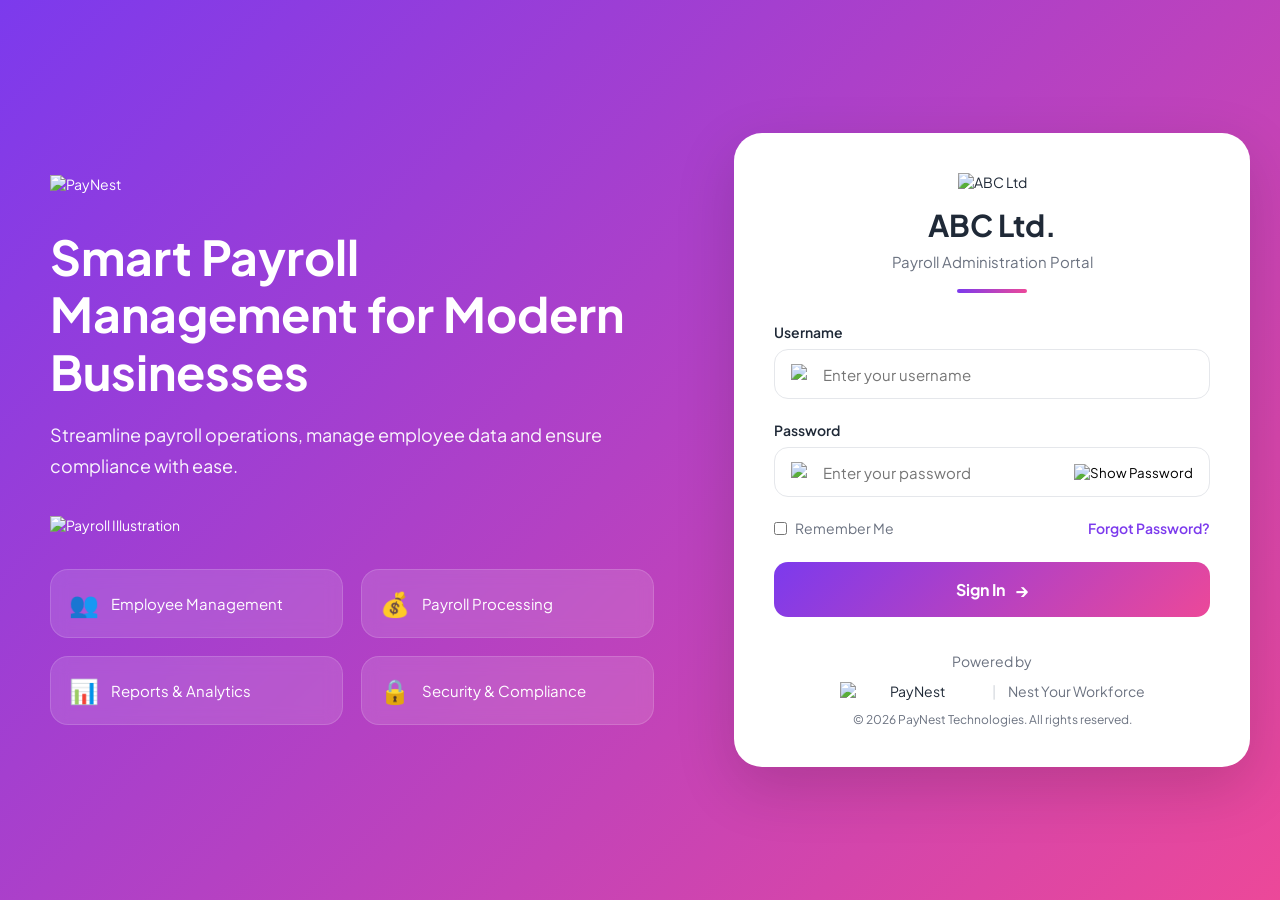
==== index.html @ 5e857235 "Add files via upload" ====
<!DOCTYPE html>
<html lang="en">

<head>
    <meta charset="UTF-8">
    <meta name="viewport" content="width=device-width, initial-scale=1.0">
    <title>PayNest | Login</title>
    <link rel="stylesheet" href="style.css">
</head>

<body class="login-body">

    <div class="main-container">

        <!-- LEFT PANEL -->

        <div class="left-panel">

            <div class="left-content">

                <img
                    src="assets/logos/paynest-logo-white.svg"
                    alt="PayNest"
                    class="paynest-logo-large">

                <h1>
                    Smart Payroll Management
                    for Modern Businesses
                </h1>

                <p class="hero-text">
                    Streamline payroll operations,
                    manage employee data and
                    ensure compliance with ease.
                </p>

                <img
                    src="assets/illustrations/payroll-illustration.svg"
                    alt="Payroll Illustration"
                    class="illustration">

                <div class="feature-grid">

                    <div class="feature-card">
                        <span>👥</span>
                        <p>Employee Management</p>
                    </div>

                    <div class="feature-card">
                        <span>💰</span>
                        <p>Payroll Processing</p>
                    </div>

                    <div class="feature-card">
                        <span>📊</span>
                        <p>Reports & Analytics</p>
                    </div>

                    <div class="feature-card">
                        <span>🔒</span>
                        <p>Security & Compliance</p>
                    </div>

                </div>

            </div>

        </div>

        <!-- RIGHT PANEL -->

        <div class="right-panel">

            <div class="login-card">

                <div class="company-section">

                    <img
                        src="assets/logos/abc-logo.svg"
                        alt="ABC Ltd"
                        class="company-logo">

                    <h2>ABC Ltd.</h2>

                    <p class="portal-title">
                        Payroll Administration Portal
                    </p>

                    <div class="title-divider"></div>

                </div>

                <form id="loginForm">

                    <div class="input-group">

                        <label>Username</label>

                        <div class="input-wrapper">

                            <img
                                src="assets/icons/user.svg"
                                alt="User">

                            <input
                                type="text"
                                id="username"
                                placeholder="Enter your username">

                        </div>

                        <small
                            id="usernameError"
                            class="error">
                        </small>

                    </div>

                    <div class="input-group">

                        <label>Password</label>

                        <div class="input-wrapper">

                            <img
                                src="assets/icons/lock.svg"
                                alt="Lock">

                            <input
                                type="password"
                                id="password"
                                placeholder="Enter your password">

                            <button
                                type="button"
                                class="eye-button"
                                onclick="togglePassword()">

                                <img
                                    src="assets/icons/eye.svg"
                                    alt="Show Password">

                            </button>

                        </div>

                        <small
                            id="passwordError"
                            class="error">
                        </small>

                    </div>

                    <div class="login-options">

                        <label class="remember-me">

                            <input type="checkbox">

                            Remember Me

                        </label>

                        <a href="forgot-password.html">
                            Forgot Password?
                        </a>

                    </div>

                    <button
                        type="submit"
                        id="loginBtn"
                        class="sign-in-btn">

                        <span>Sign In</span>

                        <span class="arrow">
                            →
                        </span>

                    </button>

                </form>

                <div class="footer-branding">

                    <p class="powered-text">
                        Powered by
                    </p>

                    <div class="brand-row">

                        <img
                            src="assets/logos/paynest-logo.svg"
                            alt="PayNest"
                            class="footer-logo">

                        <span class="footer-divider">
                            |
                        </span>

                        <span class="footer-tagline">
                            Nest Your Workforce
                        </span>

                    </div>

                    <p class="copyright">

                        © 2026 PayNest Technologies.
                        All rights reserved.

                    </p>

                </div>

            </div>

        </div>

    </div>

    <script src="app.js"></script>

</body>

</html>
---- style.css ----
/* =============================================
   PAYNEST — COMPLETE STYLESHEET v2
   Covers: Login · Forgot Password · Dashboard
============================================= */

/* ── GOOGLE FONTS ── */
@import url('https://fonts.googleapis.com/css2?family=Plus+Jakarta+Sans:wght@300;400;500;600;700;800&display=swap');

/* ── DESIGN TOKENS ── */
:root {
  --primary:       #7C3AED;
  --primary-light: #A78BFA;
  --primary-xlt:   #EDE9FE;
  --secondary:     #EC4899;
  --accent:        #06B6D4;
  --success:       #10B981;
  --warning:       #F59E0B;
  --danger:        #EF4444;

  --dark:          #1E1B4B;
  --sidebar-bg:    #1E1B4B;
  --sidebar-w:     56px;         /* collapsed */
  --sidebar-w-exp: 220px;        /* expanded */

  --bg:            #F5F4FB;
  --white:         #FFFFFF;
  --text:          #1F2937;
  --muted:         #6B7280;
  --border:        #E5E7EB;

  --radius-sm:     8px;
  --radius:        12px;
  --radius-lg:     16px;

  --shadow-sm:     0 1px 3px rgba(0,0,0,.08);
  --shadow:        0 4px 16px rgba(0,0,0,.08);
  --shadow-lg:     0 8px 32px rgba(0,0,0,.12);

  --font:          'Plus Jakarta Sans', 'Segoe UI', sans-serif;

  --topbar-h:      58px;
  --footer-h:      40px;
}

/* ══════════════════════════════
   GLOBAL RESET
══════════════════════════════ */
*, *::before, *::after {
  margin: 0; padding: 0;
  box-sizing: border-box;
}
html { font-size: 14px; }
body {
  font-family: var(--font);
  background: var(--bg);
  color: var(--text);
  min-height: 100vh;
  -webkit-font-smoothing: antialiased;
}
a { text-decoration: none; color: inherit; }
button { cursor: pointer; font-family: var(--font); }
input, select { font-family: var(--font); }

/* ══════════════════════════════
   LOGIN PAGE
══════════════════════════════ */
body.login-body {
  background: linear-gradient(135deg, #7C3AED 0%, #EC4899 100%);
}
.main-container {
  min-height: 100vh;
  display: flex;
}
.left-panel {
  width: 55%; padding: 50px;
  display: flex; align-items: center; justify-content: center;
}
.left-content { max-width: 620px; color: white; }
.paynest-logo-large { width: 220px; margin-bottom: 35px; }
.left-content h1 { font-size: 48px; line-height: 1.2; margin-bottom: 20px; font-weight: 700; }
.hero-text { font-size: 18px; line-height: 1.7; opacity: .95; margin-bottom: 35px; }
.illustration { width: 100%; max-width: 500px; margin-bottom: 35px; }
.feature-grid { display: grid; grid-template-columns: repeat(2,1fr); gap: 18px; }
.feature-card {
  background: rgba(255,255,255,.12);
  backdrop-filter: blur(8px);
  border: 1px solid rgba(255,255,255,.15);
  border-radius: 18px; padding: 18px;
  display: flex; align-items: center; gap: 12px;
}
.feature-card span { font-size: 24px; }
.feature-card p { font-size: 15px; }
.right-panel {
  width: 45%;
  display: flex; justify-content: center; align-items: center; padding: 30px;
}
.login-card, .forgot-card {
  width: 100%; max-width: 520px;
  background: white; border-radius: 28px; padding: 40px;
  box-shadow: 0 20px 60px rgba(0,0,0,.15);
}
.company-section { text-align: center; }
.company-logo { width: 90px; margin-bottom: 15px; }
.company-section h2 { color: var(--text); font-size: 30px; margin-bottom: 8px; }
.portal-title { color: var(--muted); font-size: 15px; }
.title-divider {
  width: 70px; height: 4px; border-radius: 50px;
  margin: 18px auto 30px;
  background: linear-gradient(90deg, var(--primary), var(--secondary));
}
.input-group { margin-bottom: 22px; }
.input-group label { display: block; margin-bottom: 8px; font-weight: 600; color: var(--text); }
.input-wrapper {
  display: flex; align-items: center; gap: 12px;
  border: 1px solid var(--border); border-radius: 14px;
  padding: 14px 16px; background: white;
}
.input-wrapper img { width: 20px; height: 20px; }
.input-wrapper input { border: none; outline: none; flex: 1; font-size: 15px; }
.input-wrapper:focus-within {
  border-color: var(--primary);
  box-shadow: 0 0 0 4px rgba(124,58,237,.08);
}
.eye-button { border: none; background: none; cursor: pointer; }
.eye-button img { width: 18px; height: 18px; }
.error { display: block; color: #EF4444; margin-top: 6px; font-size: 13px; }
.login-options { display: flex; justify-content: space-between; align-items: center; margin-bottom: 25px; }
.remember-me { display: flex; align-items: center; gap: 8px; font-size: 14px; color: var(--muted); }
.login-options a { color: var(--primary); font-size: 14px; font-weight: 600; }
.sign-in-btn {
  width: 100%; border: none; padding: 16px 20px;
  display: flex; justify-content: center; align-items: center; gap: 10px;
  border-radius: 14px; color: white; font-size: 16px; font-weight: 700;
  background: linear-gradient(135deg, var(--primary), var(--secondary));
  transition: .3s;
}
.sign-in-btn:hover { transform: translateY(-2px); }
.arrow { font-size: 18px; }
.footer-branding { text-align: center; margin-top: 35px; }
.powered-text { color: var(--muted); font-size: 14px; margin-bottom: 12px; }
.brand-row { display: flex; justify-content: center; align-items: center; gap: 12px; }
.footer-logo { width: 140px; }
.footer-divider { color: #D1D5DB; }
.footer-tagline { color: var(--muted); font-size: 14px; }
.copyright { margin-top: 12px; color: var(--muted); font-size: 12px; }

/* Forgot page */
.forgot-page {
  min-height: 100vh; display: flex;
  justify-content: center; align-items: center; padding: 30px;
}
.back-link { color: var(--primary); font-weight: 600; display: inline-block; margin-bottom: 20px; }
.forgot-header { text-align: center; margin-bottom: 25px; }
.lock-icon-large { font-size: 42px; margin-bottom: 10px; }
.forgot-header h3 { font-size: 28px; color: var(--text); margin-bottom: 10px; }
.forgot-description { color: var(--muted); line-height: 1.6; }

/* Spinner */
.spinner {
  width: 18px; height: 18px;
  border: 2px solid rgba(255,255,255,.4);
  border-top: 2px solid white;
  border-radius: 50%;
  display: inline-block;
  animation: spin .8s linear infinite;
}
@keyframes spin { to { transform: rotate(360deg); } }

/* ══════════════════════════════
   DASHBOARD APP SHELL
══════════════════════════════ */
.app {
  display: flex;
  height: 100vh;
  overflow: hidden;
}

/* ══════════════════════════════
   SIDEBAR
══════════════════════════════ */
.sidebar {
  width: var(--sidebar-w);
  background: var(--sidebar-bg);
  display: flex;
  flex-direction: column;
  transition: width .25s ease;
  overflow: hidden;
  position: relative;
  z-index: 200;
  flex-shrink: 0;
}
/* Expanded states */
.sidebar.expanded,
.sidebar:hover {
  width: var(--sidebar-w-exp);
}
.sidebar.pinned {
  width: var(--sidebar-w-exp);
}

/* Logo */
.sb-logo {
  display: flex; align-items: center; gap: 10px;
  padding: 16px 14px 12px;
  border-bottom: 1px solid rgba(255,255,255,.07);
  white-space: nowrap;
  overflow: hidden;
}
.sb-logo-img {
  width: 28px; height: 28px;
  filter: brightness(0) invert(1);
  flex-shrink: 0;
}
.sb-logo-text {
  color: white;
  font-size: 16px; font-weight: 800;
  opacity: 0; transition: opacity .2s .05s;
  letter-spacing: .3px;
}
.sidebar.expanded .sb-logo-text,
.sidebar:hover .sb-logo-text,
.sidebar.pinned .sb-logo-text { opacity: 1; }

/* Pin button */
.sb-pin-btn {
  display: flex; align-items: center; gap: 8px;
  background: rgba(255,255,255,.07);
  border: 1px solid rgba(255,255,255,.1);
  border-radius: var(--radius-sm);
  color: rgba(255,255,255,.5);
  font-size: 11px; font-weight: 600;
  padding: 6px 12px; margin: 8px 10px 4px;
  white-space: nowrap;
  opacity: 0; pointer-events: none;
  transition: opacity .15s, background .2s;
  overflow: hidden;
}
.sb-pin-btn svg { flex-shrink: 0; }
.sidebar.expanded .sb-pin-btn,
.sidebar:hover .sb-pin-btn { opacity: 1; pointer-events: auto; }
.sidebar.pinned .sb-pin-btn {
  background: rgba(124,58,237,.3);
  color: white; opacity: 1; pointer-events: auto;
}
.sb-pin-btn:hover { background: rgba(255,255,255,.1); }

/* Nav */
.sb-nav {
  flex: 1; padding: 6px 8px;
  overflow-y: auto; overflow-x: hidden;
}
.sb-nav::-webkit-scrollbar { width: 3px; }
.sb-nav::-webkit-scrollbar-thumb { background: rgba(255,255,255,.1); border-radius: 2px; }

.sb-item {
  display: flex; align-items: center; gap: 12px;
  padding: 10px 10px; border-radius: var(--radius-sm);
  color: rgba(255,255,255,.5);
  font-size: 13px; font-weight: 500;
  margin-bottom: 2px; white-space: nowrap;
  transition: background .18s, color .18s;
  border: none; background: none; width: 100%;
  text-align: left;
}
.sb-item:hover {
  background: rgba(255,255,255,.07);
  color: rgba(255,255,255,.85);
}
.sb-item.active {
  background: var(--primary);
  color: white;
}
.sb-icon { flex-shrink: 0; width: 20px; display: flex; align-items: center; justify-content: center; }
.sb-label {
  opacity: 0; transition: opacity .15s .05s;
  white-space: nowrap; overflow: hidden;
}
.sidebar.expanded .sb-label,
.sidebar:hover .sb-label,
.sidebar.pinned .sb-label { opacity: 1; }

/* Footer */
.sb-footer {
  padding: 8px;
  border-top: 1px solid rgba(255,255,255,.07);
}
.sb-logout { margin: 0; }

/* Tooltip (collapsed only) */
.sb-tooltip {
  position: fixed; left: calc(var(--sidebar-w) + 8px); top: 0;
  background: var(--dark); color: white;
  font-size: 12px; font-weight: 600;
  padding: 5px 10px; border-radius: 6px;
  pointer-events: none; opacity: 0;
  white-space: nowrap; z-index: 9999;
  transition: opacity .15s;
  box-shadow: var(--shadow);
}

/* ══════════════════════════════
   MAIN WRAP
══════════════════════════════ */
.main-wrap {
  flex: 1; display: flex; flex-direction: column;
  overflow: hidden; min-width: 0;
}

/* ══════════════════════════════
   TOPBAR
══════════════════════════════ */
.topbar {
  height: var(--topbar-h); min-height: var(--topbar-h);
  background: var(--white);
  border-bottom: 1px solid var(--border);
  display: flex; align-items: center;
  padding: 0 18px; gap: 14px;
  position: relative; z-index: 100;
}
.topbar-left {
  display: flex; align-items: center; gap: 12px;
  flex-shrink: 0;
}
.topbar-brand {
  display: flex; align-items: center; gap: 7px;
}
.topbar-brand-img { width: 26px; height: 26px; }
.topbar-brand-name {
  font-size: 15px; font-weight: 800;
  background: linear-gradient(135deg, var(--primary), var(--secondary));
  -webkit-background-clip: text; -webkit-text-fill-color: transparent;
}
.topbar-breadcrumb { position: relative; }
.topbar-page-select {
  display: flex; align-items: center; gap: 5px;
  font-size: 13px; font-weight: 600; color: var(--text);
  background: var(--bg); border: 1px solid var(--border);
  padding: 5px 10px; border-radius: var(--radius-sm);
  cursor: pointer;
}
.topbar-page-select:hover { border-color: var(--primary-light); }

/* Page dropdown */
.page-dropdown {
  position: absolute; top: calc(100% + 6px); left: 0;
  background: var(--white); border: 1px solid var(--border);
  border-radius: var(--radius); box-shadow: var(--shadow-lg);
  min-width: 180px; overflow: hidden;
  display: none; z-index: 300;
}
.page-dropdown.open { display: block; }
.pd-item {
  display: block; padding: 9px 14px;
  font-size: 13px; color: var(--text);
  transition: background .15s;
}
.pd-item:hover { background: var(--bg); }
.pd-item.active { color: var(--primary); font-weight: 600; }

/* Search */
.topbar-search {
  flex: 1; max-width: 420px;
  display: flex; align-items: center; gap: 8px;
  background: var(--bg); border: 1px solid var(--border);
  border-radius: var(--radius-sm); padding: 7px 12px;
}
.topbar-search:focus-within {
  border-color: var(--primary-light);
  box-shadow: 0 0 0 3px rgba(124,58,237,.08);
}
.search-icon { color: var(--muted); flex-shrink: 0; }
.topbar-search input {
  flex: 1; border: none; background: none; outline: none;
  font-size: 13px; color: var(--text);
}
.search-kbd {
  font-size: 10px; color: var(--muted);
  background: var(--border); padding: 2px 5px;
  border-radius: 4px; flex-shrink: 0;
}

/* Topbar right */
.topbar-right { display: flex; align-items: center; gap: 10px; margin-left: auto; }
.tb-icon-btn {
  width: 34px; height: 34px; border-radius: var(--radius-sm);
  background: var(--bg); border: 1px solid var(--border);
  display: flex; align-items: center; justify-content: center;
  color: var(--muted); position: relative; transition: .2s;
}
.tb-icon-btn:hover { border-color: var(--primary-light); color: var(--primary); }
.notif-badge {
  position: absolute; top: 4px; right: 4px;
  width: 14px; height: 14px; border-radius: 50%;
  background: var(--secondary); color: white;
  font-size: 8px; font-weight: 700;
  display: flex; align-items: center; justify-content: center;
  border: 1.5px solid white;
}

/* User dropdown trigger */
.tb-user {
  display: flex; align-items: center; gap: 8px;
  background: var(--bg); border: 1px solid var(--border);
  border-radius: var(--radius-sm); padding: 5px 10px;
  cursor: pointer; position: relative; user-select: none;
}
.tb-user:hover { border-color: var(--primary-light); }
.tb-avatar {
  width: 28px; height: 28px; border-radius: 50%;
  background: linear-gradient(135deg, var(--primary), var(--secondary));
  color: white; font-size: 12px; font-weight: 700;
  display: flex; align-items: center; justify-content: center;
  overflow: hidden; flex-shrink: 0;
}
.tb-avatar img { width: 100%; height: 100%; object-fit: cover; }
.tb-user-info { display: flex; flex-direction: column; }
.tb-name { font-size: 12px; font-weight: 600; line-height: 1.2; }
.tb-role { font-size: 10px; color: var(--muted); }

/* User dropdown menu */
.user-dropdown {
  position: absolute; top: calc(100% + 8px); right: 0;
  width: 220px; background: var(--white);
  border: 1px solid var(--border); border-radius: var(--radius);
  box-shadow: var(--shadow-lg); z-index: 500;
  display: none; overflow: hidden;
}
.user-dropdown.open { display: block; }
.ud-header {
  display: flex; align-items: center; gap: 10px;
  padding: 14px 14px 10px;
}
.ud-avatar {
  width: 36px; height: 36px; border-radius: 50%;
  background: linear-gradient(135deg, var(--primary), var(--secondary));
  color: white; font-size: 14px; font-weight: 700;
  display: flex; align-items: center; justify-content: center;
  overflow: hidden; flex-shrink: 0;
}
.ud-avatar img { width: 100%; height: 100%; object-fit: cover; }
.ud-name { font-size: 13px; font-weight: 700; }
.ud-email { font-size: 11px; color: var(--muted); }
.ud-divider { height: 1px; background: var(--border); margin: 4px 0; }
.ud-item {
  display: flex; align-items: center; gap: 10px;
  padding: 9px 14px; font-size: 12px; color: var(--text);
  transition: background .15s; border: none; background: none;
  width: 100%; text-align: left; cursor: pointer;
}
.ud-item:hover { background: var(--bg); }
.ud-photo-upload { cursor: pointer; }
.ud-logout { color: var(--danger); }
.ud-logout:hover { background: rgba(239,68,68,.06); }

/* Client logo */
.tb-client {
  display: flex; align-items: center; gap: 7px;
  padding: 5px 10px; border-radius: var(--radius-sm);
  border: 1px solid var(--border); background: var(--bg);
}
.tb-client-logo { width: 22px; height: 22px; object-fit: contain; }
.tb-client-name { font-size: 12px; font-weight: 700; color: var(--text); }

/* ══════════════════════════════
   PAGE BODY
══════════════════════════════ */
.page-body {
  flex: 1; overflow-y: auto; overflow-x: hidden;
  padding: 16px 18px 10px;
}
.page-body::-webkit-scrollbar { width: 5px; }
.page-body::-webkit-scrollbar-thumb { background: var(--border); border-radius: 3px; }

/* ══════════════════════════════
   WELCOME ROW
══════════════════════════════ */
.welcome-row {
  display: grid;
  grid-template-columns: 1fr 200px 200px;
  gap: 12px; margin-bottom: 14px;
}
.welcome-card {
  background: linear-gradient(135deg, #ede9fe 0%, #fce7f3 100%);
  border-radius: var(--radius-lg);
  padding: 20px 22px;
  display: flex; align-items: stretch; justify-content: space-between;
  position: relative; overflow: hidden;
  border: 1px solid rgba(124,58,237,.12);
}
.welcome-text-col { flex: 1; z-index: 2; }
.welcome-heading { font-size: 20px; font-weight: 800; color: var(--text); margin-bottom: 4px; }
.welcome-sub { font-size: 12px; color: var(--muted); margin-bottom: 14px; }
.welcome-quote {
  display: flex; gap: 10px; align-items: flex-start;
  background: rgba(255,255,255,.6);
  border-radius: var(--radius-sm); padding: 10px 12px;
  max-width: 420px;
}
.welcome-quote svg { flex-shrink: 0; margin-top: 2px; }
.quote-label { font-size: 11px; font-weight: 700; color: var(--primary); margin-bottom: 3px; }
.quote-text { font-size: 12px; color: var(--text); line-height: 1.5; font-style: italic; }

.welcome-bg-graphic {
  position: absolute; right: 0; top: 0; bottom: 0;
  width: 260px; opacity: .9;
  pointer-events: none;
}

/* Welcome controls card */
.welcome-controls-card {
  background: var(--white);
  border-radius: var(--radius-lg);
  padding: 16px; border: 1px solid var(--border);
}
.wc-title { font-size: 13px; font-weight: 700; color: var(--text); margin-bottom: 12px; }
.wc-toggles { display: flex; flex-direction: column; gap: 10px; }
.wc-toggle-row {
  display: flex; align-items: center; justify-content: space-between;
  font-size: 12px; color: var(--text); cursor: pointer;
  gap: 8px;
}

/* Toggle switch */
.toggle-switch { position: relative; flex-shrink: 0; }
.toggle-switch input { display: none; }
.ts-slider {
  display: block; width: 36px; height: 20px;
  background: var(--border); border-radius: 20px;
  transition: background .2s; cursor: pointer; position: relative;
}
.ts-slider::after {
  content: ''; position: absolute;
  left: 3px; top: 3px; width: 14px; height: 14px;
  background: white; border-radius: 50%;
  transition: transform .2s;
  box-shadow: 0 1px 3px rgba(0,0,0,.2);
}
.toggle-switch input:checked + .ts-slider { background: var(--primary); }
.toggle-switch input:checked + .ts-slider::after { transform: translateX(16px); }

/* Customize card */
.customize-card {
  background: var(--white);
  border-radius: var(--radius-lg);
  padding: 16px; border: 1px solid var(--border);
  position: relative;
}
.manage-widgets-btn {
  display: flex; align-items: center; gap: 8px;
  width: 100%; padding: 10px 14px;
  background: var(--bg); border: 1px solid var(--border);
  border-radius: var(--radius-sm); font-size: 12px; font-weight: 600;
  color: var(--text); margin-top: 4px;
  transition: .2s;
}
.manage-widgets-btn:hover { border-color: var(--primary); color: var(--primary); }
.manage-widgets-btn svg { flex-shrink: 0; }

/* Widget manager panel */
.widget-manager {
  position: absolute; top: calc(100% + 6px); left: 0; right: 0;
  background: var(--white); border: 1px solid var(--border);
  border-radius: var(--radius); box-shadow: var(--shadow-lg);
  padding: 12px; z-index: 200; display: none;
}
.widget-manager.open { display: block; }
.wm-title { font-size: 11px; font-weight: 700; color: var(--muted); text-transform: uppercase; letter-spacing: .5px; margin-bottom: 8px; }
.wm-row {
  display: flex; align-items: center; gap: 8px;
  font-size: 12px; color: var(--text); cursor: pointer;
  padding: 5px 0;
}
.wm-row input[type="checkbox"] { accent-color: var(--primary); cursor: pointer; }

/* ══════════════════════════════
   CHARTS SECTION
══════════════════════════════ */
.charts-section {
  display: grid;
  grid-template-columns: repeat(5, 1fr);
  gap: 12px; margin-bottom: 14px;
}
.chart-card {
  background: var(--white);
  border-radius: var(--radius);
  padding: 14px; border: 1px solid var(--border);
  box-shadow: var(--shadow-sm);
  display: flex; flex-direction: column;
}
.cc-header {
  display: flex; align-items: flex-start; justify-content: space-between;
  margin-bottom: 10px; gap: 8px;
}
.cc-title { font-size: 12px; font-weight: 700; color: var(--text); line-height: 1.3; }
.cc-sub { font-size: 10px; color: var(--muted); margin-top: 2px; }
.cc-big-num {
  font-size: 22px; font-weight: 800; color: var(--text);
  margin-top: 4px; line-height: 1; display: flex; align-items: baseline; gap: 6px;
}
.cc-delta {
  font-size: 10px; font-weight: 700; padding: 2px 6px; border-radius: 5px;
}
.cc-delta.positive { background: rgba(16,185,129,.1); color: var(--success); }
.cc-delta.negative { background: rgba(239,68,68,.1); color: var(--danger); }

.cc-year-select {
  font-size: 11px; font-weight: 600; color: var(--text);
  background: var(--bg); border: 1px solid var(--border);
  border-radius: 6px; padding: 4px 7px; cursor: pointer;
  flex-shrink: 0;
}
.cc-year-select:focus { outline: none; border-color: var(--primary-light); }

.cc-chart-wrap {
  flex: 1; position: relative; min-height: 0;
  height: 160px;
}
.cc-donut-wrap { display: flex; align-items: center; justify-content: center; }
.donut-center {
  position: absolute; top: 50%; left: 50%;
  transform: translate(-50%, -50%);
  text-align: center; pointer-events: none;
}
.donut-num { font-size: 18px; font-weight: 800; color: var(--text); }
.donut-lbl { font-size: 9px; color: var(--muted); font-weight: 600; }

/* ══════════════════════════════
   BOTTOM ROW
══════════════════════════════ */
.bottom-row {
  display: grid;
  grid-template-columns: 1fr 1fr 1fr;
  gap: 12px; margin-bottom: 14px;
}
.bottom-card {
  background: var(--white); border-radius: var(--radius);
  padding: 14px 16px; border: 1px solid var(--border);
  box-shadow: var(--shadow-sm);
}
.bc-header {
  display: flex; align-items: center; justify-content: space-between;
  margin-bottom: 12px;
}
.bc-title { font-size: 13px; font-weight: 700; color: var(--text); }

/* Tasks */
.add-task-btn {
  display: flex; align-items: center; gap: 5px;
  background: var(--primary); color: white;
  border: none; border-radius: var(--radius-sm);
  padding: 6px 12px; font-size: 12px; font-weight: 600;
  transition: .2s;
}
.add-task-btn:hover { background: #6D28D9; }

.add-task-form {
  display: none; margin-bottom: 10px;
  background: var(--bg); border-radius: var(--radius-sm);
  padding: 10px; border: 1px solid var(--border);
}
.add-task-form.open { display: block; }
.task-input {
  width: 100%; border: 1px solid var(--border); border-radius: 6px;
  padding: 7px 10px; font-size: 12px; margin-bottom: 6px; outline: none;
  background: white; color: var(--text);
}
.task-input:focus { border-color: var(--primary-light); }
.task-date { cursor: pointer; }
.atf-btns { display: flex; gap: 8px; }
.atf-save {
  flex: 1; background: var(--primary); color: white; border: none;
  border-radius: 6px; padding: 6px; font-size: 12px; font-weight: 600;
}
.atf-save:hover { background: #6D28D9; }
.atf-cancel {
  flex: 1; background: var(--bg); color: var(--muted); border: 1px solid var(--border);
  border-radius: 6px; padding: 6px; font-size: 12px; font-weight: 600;
}

.tasks-list { display: flex; flex-direction: column; gap: 2px; }
.task-row {
  display: flex; align-items: center; gap: 10px;
  padding: 8px 0; border-bottom: 1px solid var(--bg);
}
.task-row:last-child { border-bottom: none; }
.task-checkbox {
  width: 15px; height: 15px; border: 2px solid var(--border);
  border-radius: 4px; cursor: pointer; flex-shrink: 0;
  display: flex; align-items: center; justify-content: center;
  transition: .15s;
}
.task-checkbox.checked { background: var(--success); border-color: var(--success); }
.task-checkbox.checked::after { content:'✓'; color:white; font-size:9px; font-weight:700; }
.task-row-text { flex: 1; font-size: 12px; color: var(--text); }
.task-row-text.done { text-decoration: line-through; color: var(--muted); }
.task-row-date { font-size: 10px; color: var(--muted); flex-shrink: 0; }
.task-row-date.overdue { color: var(--danger); font-weight: 600; }

/* Quick Actions */
.quick-actions-grid {
  display: grid; grid-template-columns: 1fr 1fr;
  gap: 12px;
}
.qa-item {
  display: flex; flex-direction: column; align-items: center; gap: 8px;
  padding: 14px 8px; border-radius: var(--radius-sm);
  border: 1px solid var(--border); cursor: pointer;
  font-size: 11px; font-weight: 600; color: var(--text);
  transition: .2s; text-align: center;
}
.qa-item:hover { border-color: var(--primary-light); background: var(--bg); }
.qa-icon {
  width: 44px; height: 44px; border-radius: 12px;
  display: flex; align-items: center; justify-content: center;
}

/* Activities */
.activity-list { display: flex; flex-direction: column; gap: 2px; }
.act-item {
  display: flex; align-items: flex-start; gap: 10px;
  padding: 8px 0; border-bottom: 1px solid var(--bg);
}
.act-item:last-child { border-bottom: none; }
.act-icon {
  width: 26px; height: 26px; border-radius: 8px; flex-shrink: 0;
  display: flex; align-items: center; justify-content: center;
}
.act-purple { background: rgba(124,58,237,.1); color: var(--primary); }
.act-green  { background: rgba(16,185,129,.1);  color: var(--success); }
.act-pink   { background: rgba(236,72,153,.1);  color: var(--secondary); }
.act-blue   { background: rgba(6,182,212,.1);   color: var(--accent); }
.act-text { display: flex; flex-direction: column; gap: 2px; }
.act-text span:first-child { font-size: 12px; color: var(--text); line-height: 1.4; }
.act-time { font-size: 10px; color: var(--muted); }

/* ══════════════════════════════
   FOOTER
══════════════════════════════ */
.app-footer {
  height: var(--footer-h); min-height: var(--footer-h);
  background: var(--white); border-top: 1px solid var(--border);
  display: flex; align-items: center; justify-content: space-between;
  padding: 0 18px;
}
.footer-copy { font-size: 11px; color: var(--muted); }
.footer-ver {
  font-size: 11px; color: var(--muted);
  background: var(--bg); border: 1px solid var(--border);
  padding: 3px 8px; border-radius: 5px;
}
.footer-brand {
  display: flex; align-items: center; gap: 6px;
  font-size: 11px; color: var(--muted);
}
.footer-logo-img { width: 18px; height: 18px; }
.footer-brand-name {
  font-size: 12px; font-weight: 800;
  background: linear-gradient(135deg, var(--primary), var(--secondary));
  -webkit-background-clip: text; -webkit-text-fill-color: transparent;
}

/* ══════════════════════════════
   RESPONSIVE
══════════════════════════════ */
@media (max-width: 1280px) {
  .charts-section { grid-template-columns: repeat(3,1fr); }
  .chart-card-4, .chart-card-5 { grid-column: span 1; }
}
@media (max-width: 1024px) {
  .welcome-row { grid-template-columns: 1fr; }
  .welcome-bg-graphic { display: none; }
  .charts-section { grid-template-columns: repeat(2,1fr); }
  .bottom-row { grid-template-columns: 1fr; }
}
@media (max-width: 768px) {
  .left-panel { display: none; }
  .right-panel { width: 100%; }
  .topbar-search { display: none; }
  .charts-section { grid-template-columns: 1fr; }
}

/* ══════════════════════════════
   UTILITY
══════════════════════════════ */
.hidden { display: none !important; }
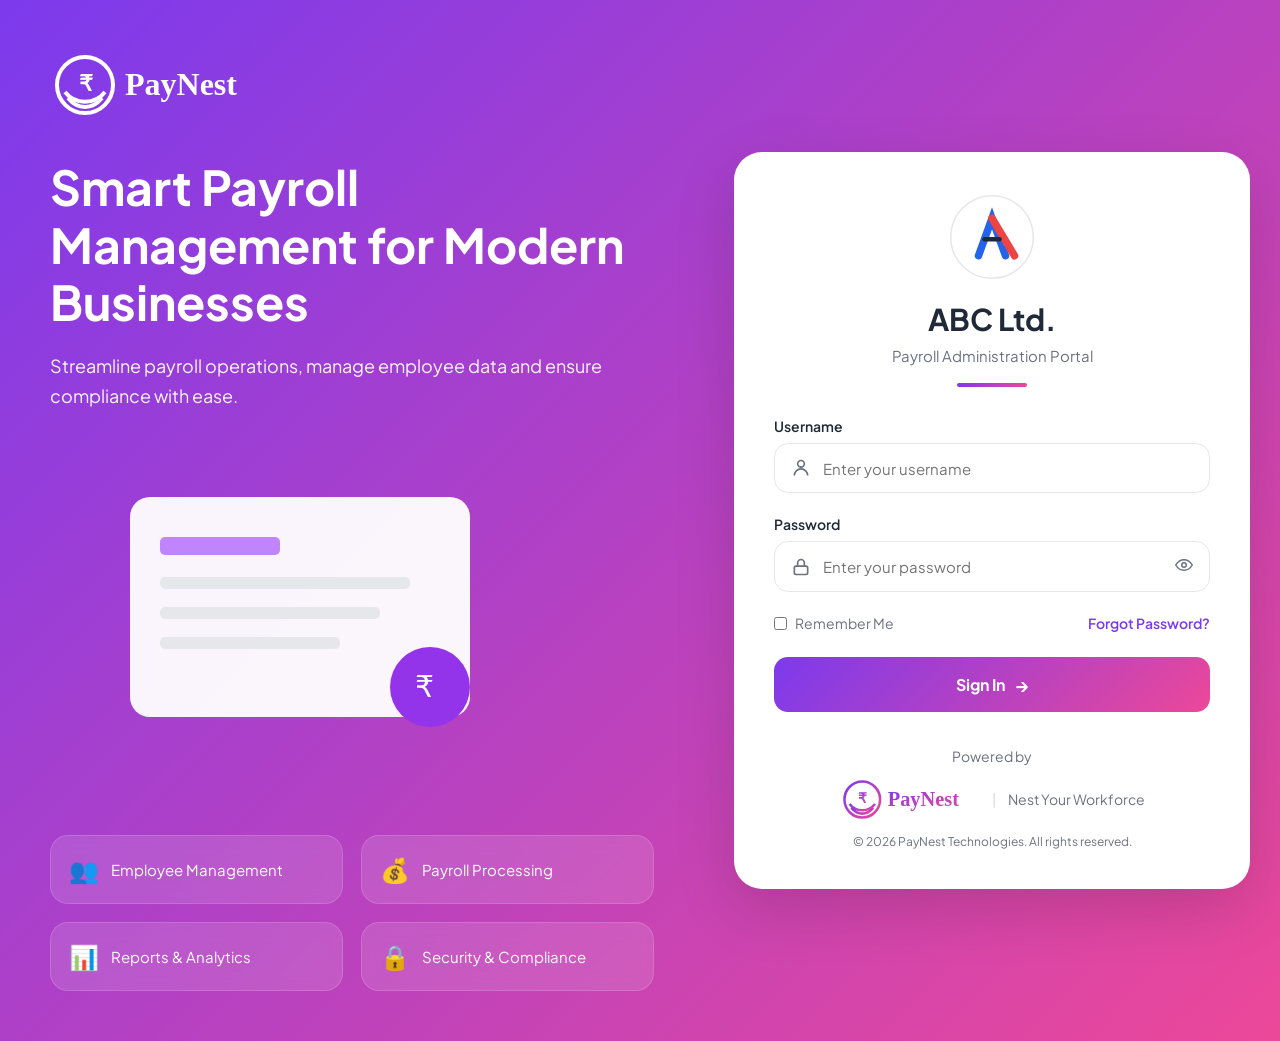
==== commit e4dd7cca: "Add files via upload" ====
--- a/index.html
+++ b/index.html
@@ -5,6 +5,7 @@
     <meta charset="UTF-8">
     <meta name="viewport" content="width=device-width, initial-scale=1.0">
     <title>PayNest | Login</title>
+    <link rel="icon" type="image/svg+xml" href="assets/logos/paynest-favicon.svg" />
     <link rel="stylesheet" href="style.css">
 </head>
 
--- a/style.css
+++ b/style.css
@@ -461,6 +461,39 @@
 .tb-client-logo { width: 22px; height: 22px; object-fit: contain; }
 .tb-client-name { font-size: 12px; font-weight: 700; color: var(--text); }
 
+/* Live clock */
+.tb-clock {
+  display: flex;
+  flex-direction: column;
+  align-items: flex-end;
+  justify-content: center;
+  padding: 5px 12px;
+  border-radius: var(--radius-sm);
+  border: 1px solid var(--border);
+  background: var(--bg);
+  gap: 1px;
+  line-height: 1;
+  flex-shrink: 0;
+}
+.tb-clock-time {
+  font-size: 14px;
+  font-weight: 800;
+  color: var(--text);
+  letter-spacing: .5px;
+  font-variant-numeric: tabular-nums;
+  font-feature-settings: "tnum";
+}
+.tb-clock-time .tb-clock-seconds {
+  color: var(--primary);
+}
+.tb-clock-date {
+  font-size: 10px;
+  font-weight: 600;
+  color: var(--muted);
+  letter-spacing: .2px;
+  white-space: nowrap;
+}
+
 /* ══════════════════════════════
    PAGE BODY
 ══════════════════════════════ */
@@ -573,12 +606,45 @@
 .wm-row input[type="checkbox"] { accent-color: var(--primary); cursor: pointer; }
 
 /* ══════════════════════════════
-   CHARTS SECTION
-══════════════════════════════ */
+   CHARTS SECTION — Scrollable
+══════════════════════════════ */
+.charts-section-wrapper {
+  margin-bottom: 14px;
+}
+.charts-section-header {
+  display: flex; align-items: center; justify-content: space-between;
+  margin-bottom: 8px;
+}
+.charts-section-title {
+  font-size: 13px; font-weight: 700; color: var(--text);
+}
+.charts-scroll-arrows {
+  display: flex; gap: 6px;
+}
+.cs-arrow {
+  width: 28px; height: 28px; border-radius: var(--radius-sm);
+  background: var(--white); border: 1px solid var(--border);
+  display: flex; align-items: center; justify-content: center;
+  color: var(--muted); cursor: pointer; transition: .2s;
+}
+.cs-arrow:hover { border-color: var(--primary); color: var(--primary); }
+.cs-arrow:active { transform: scale(.94); }
+
+.charts-scroll-track {
+  overflow-x: auto; overflow-y: visible;
+  scroll-behavior: smooth;
+  /* hide scrollbar but keep scroll */
+  scrollbar-width: none;
+  -ms-overflow-style: none;
+  padding-bottom: 4px;
+}
+.charts-scroll-track::-webkit-scrollbar { display: none; }
+
 .charts-section {
-  display: grid;
-  grid-template-columns: repeat(5, 1fr);
-  gap: 12px; margin-bottom: 14px;
+  display: flex;
+  flex-direction: row;
+  gap: 12px;
+  width: max-content;
 }
 .chart-card {
   background: var(--white);
@@ -586,16 +652,27 @@
   padding: 14px; border: 1px solid var(--border);
   box-shadow: var(--shadow-sm);
   display: flex; flex-direction: column;
-}
+  width: 280px; flex-shrink: 0;
+  transition: box-shadow .2s;
+}
+.chart-card:hover { box-shadow: var(--shadow); }
+
 .cc-header {
   display: flex; align-items: flex-start; justify-content: space-between;
-  margin-bottom: 10px; gap: 8px;
-}
+  margin-bottom: 6px; gap: 8px;
+}
+.cc-header-text { flex: 1; min-width: 0; }
 .cc-title { font-size: 12px; font-weight: 700; color: var(--text); line-height: 1.3; }
 .cc-sub { font-size: 10px; color: var(--muted); margin-top: 2px; }
+
+/* Stat row — separated from chart, uses space around legend */
+.cc-stat-row {
+  display: flex; align-items: center;
+  margin-bottom: 8px;
+}
 .cc-big-num {
   font-size: 22px; font-weight: 800; color: var(--text);
-  margin-top: 4px; line-height: 1; display: flex; align-items: baseline; gap: 6px;
+  line-height: 1; display: flex; align-items: baseline; gap: 6px;
 }
 .cc-delta {
   font-size: 10px; font-weight: 700; padding: 2px 6px; border-radius: 5px;
@@ -760,24 +837,616 @@
 }
 
 /* ══════════════════════════════
+   WIDGET MANAGER — divider
+══════════════════════════════ */
+.wm-divider {
+  height: 1px; background: var(--border);
+  margin: 8px 0;
+}
+
+/* ══════════════════════════════
+   DARK MODE TOGGLE BUTTON
+══════════════════════════════ */
+.dark-mode-btn .icon-sun { display: none; }
+.dark-mode-btn .icon-moon { display: block; }
+body.dark-mode .dark-mode-btn .icon-sun { display: block; }
+body.dark-mode .dark-mode-btn .icon-moon { display: none; }
+
+/* ══════════════════════════════
+   DARK MODE — full theme
+══════════════════════════════ */
+body.dark-mode {
+  --bg:      #0F0E1A;
+  --white:   #1A1827;
+  --text:    #E5E7EB;
+  --muted:   #9CA3AF;
+  --border:  #2D2B3D;
+  --sidebar-bg: #110F1F;
+}
+body.dark-mode .sidebar { background: var(--sidebar-bg); border-right: 1px solid var(--border); }
+body.dark-mode .topbar { background: var(--white); border-bottom-color: var(--border); }
+body.dark-mode .welcome-card {
+  background: linear-gradient(135deg, #2e1b5e 0%, #3b1040 100%);
+  border-color: rgba(124,58,237,.3);
+}
+body.dark-mode .welcome-heading { color: #F3F4F6; }
+body.dark-mode .welcome-sub { color: #9CA3AF; }
+body.dark-mode .welcome-quote { background: rgba(0,0,0,.3); }
+body.dark-mode .quote-text { color: #D1D5DB; }
+body.dark-mode .welcome-controls-card,
+body.dark-mode .customize-card,
+body.dark-mode .chart-card,
+body.dark-mode .bottom-card { background: var(--white); border-color: var(--border); }
+body.dark-mode .wc-toggle-row { color: #D1D5DB; }
+body.dark-mode .wm-row { color: #D1D5DB; }
+body.dark-mode .manage-widgets-btn { background: #211f33; border-color: var(--border); color: #D1D5DB; }
+body.dark-mode .manage-widgets-btn:hover { border-color: var(--primary); color: var(--primary-light); }
+body.dark-mode .widget-manager { background: #1A1827; border-color: var(--border); }
+body.dark-mode .cc-title,
+body.dark-mode .bc-title,
+body.dark-mode .cc-big-num,
+body.dark-mode .donut-num { color: #F3F4F6; }
+body.dark-mode .cc-sub { color: #9CA3AF; }
+body.dark-mode .cc-year-select { background: #211f33; border-color: var(--border); color: #D1D5DB; }
+body.dark-mode .tb-icon-btn,
+body.dark-mode .topbar-page-select,
+body.dark-mode .tb-user,
+body.dark-mode .tb-client,
+body.dark-mode .tb-clock { background: #211f33; border-color: var(--border); color: #D1D5DB; }
+body.dark-mode .tb-clock-time { color: #F3F4F6; }
+body.dark-mode .tb-clock-date { color: #9CA3AF; }
+body.dark-mode .tb-name { color: #F3F4F6; }
+body.dark-mode .topbar-search { background: #211f33; border-color: var(--border); }
+body.dark-mode .topbar-search input { color: #F3F4F6; }
+body.dark-mode .search-icon { color: #9CA3AF; }
+body.dark-mode .search-kbd { background: #2D2B3D; color: #9CA3AF; }
+body.dark-mode .topbar-brand-name {
+  background: linear-gradient(135deg, #A78BFA, #F9A8D4);
+  -webkit-background-clip: text; -webkit-text-fill-color: transparent;
+}
+body.dark-mode .user-dropdown { background: #1A1827; border-color: var(--border); }
+body.dark-mode .ud-item { color: #D1D5DB; }
+body.dark-mode .ud-item:hover { background: #211f33; }
+body.dark-mode .ud-name { color: #F3F4F6; }
+body.dark-mode .ud-email { color: #9CA3AF; }
+body.dark-mode .ud-divider { background: var(--border); }
+body.dark-mode .page-dropdown { background: #1A1827; border-color: var(--border); }
+body.dark-mode .pd-item { color: #D1D5DB; }
+body.dark-mode .pd-item:hover { background: #211f33; }
+body.dark-mode .pd-item.active { color: var(--primary-light); }
+body.dark-mode .app-footer { background: var(--white); border-top-color: var(--border); }
+body.dark-mode .footer-copy,
+body.dark-mode .footer-ver { color: #9CA3AF; }
+body.dark-mode .footer-ver { background: #211f33; border-color: var(--border); }
+body.dark-mode .task-input { background: #211f33; border-color: var(--border); color: #D1D5DB; }
+body.dark-mode .add-task-form { background: #211f33; border-color: var(--border); }
+body.dark-mode .atf-cancel { background: #2D2B3D; border-color: var(--border); color: #9CA3AF; }
+body.dark-mode .task-row { border-bottom-color: #211f33; }
+body.dark-mode .task-row-text { color: #D1D5DB; }
+body.dark-mode .qa-item { border-color: var(--border); color: #D1D5DB; }
+body.dark-mode .qa-item:hover { background: #211f33; }
+body.dark-mode .act-text span:first-child { color: #D1D5DB; }
+body.dark-mode .cs-arrow { background: var(--white); border-color: var(--border); color: #9CA3AF; }
+body.dark-mode .charts-section-title { color: #D1D5DB; }
+/* Dark mode chart grid lines */
+body.dark-mode .sb-pin-btn { background: rgba(255,255,255,.05); border-color: rgba(255,255,255,.08); }
+
+/* ══════════════════════════════
    RESPONSIVE
 ══════════════════════════════ */
-@media (max-width: 1280px) {
-  .charts-section { grid-template-columns: repeat(3,1fr); }
-  .chart-card-4, .chart-card-5 { grid-column: span 1; }
-}
 @media (max-width: 1024px) {
   .welcome-row { grid-template-columns: 1fr; }
   .welcome-bg-graphic { display: none; }
-  .charts-section { grid-template-columns: repeat(2,1fr); }
   .bottom-row { grid-template-columns: 1fr; }
 }
 @media (max-width: 768px) {
   .left-panel { display: none; }
   .right-panel { width: 100%; }
   .topbar-search { display: none; }
-  .charts-section { grid-template-columns: 1fr; }
-}
+}
+
+/* ══════════════════════════════
+   KPI CARDS SECTION
+══════════════════════════════ */
+.kpi-cards-section {
+  margin-bottom: 14px;
+}
+.kpi-section-header {
+  display: flex;
+  align-items: center;
+  gap: 10px;
+  margin-bottom: 10px;
+}
+.kpi-section-title {
+  display: flex;
+  align-items: center;
+  gap: 6px;
+  font-size: 13px;
+  font-weight: 700;
+  color: var(--text);
+}
+.kpi-fy-badge {
+  font-size: 11px;
+  font-weight: 600;
+  color: var(--primary);
+  background: var(--primary-xlt);
+  padding: 2px 8px;
+  border-radius: 20px;
+}
+
+.kpi-cards-grid {
+  display: grid;
+  grid-template-columns: repeat(4, 1fr);
+  gap: 12px;
+}
+@media (max-width: 1100px) { .kpi-cards-grid { grid-template-columns: repeat(2, 1fr); } }
+@media (max-width: 640px)  { .kpi-cards-grid { grid-template-columns: 1fr; } }
+
+.kpi-card {
+  background: var(--white);
+  border: 1px solid var(--border);
+  border-radius: var(--radius);
+  padding: 16px;
+  display: flex;
+  align-items: flex-start;
+  gap: 14px;
+  box-shadow: var(--shadow-sm);
+  transition: box-shadow .2s, transform .15s;
+  position: relative;
+  overflow: hidden;
+}
+.kpi-card:hover {
+  box-shadow: var(--shadow);
+  transform: translateY(-2px);
+}
+.kpi-card::before {
+  content: '';
+  position: absolute;
+  left: 0; top: 0; bottom: 0;
+  width: 4px;
+  border-radius: 4px 0 0 4px;
+}
+.kpi-purple::before { background: var(--primary); }
+.kpi-green::before  { background: var(--success); }
+.kpi-blue::before   { background: var(--accent); }
+.kpi-pink::before   { background: var(--secondary); }
+
+.kpi-card-icon {
+  width: 42px; height: 42px;
+  border-radius: 10px;
+  display: flex; align-items: center; justify-content: center;
+  flex-shrink: 0;
+}
+.kpi-purple .kpi-card-icon { background: rgba(124,58,237,.1); color: var(--primary); }
+.kpi-green  .kpi-card-icon { background: rgba(16,185,129,.1);  color: var(--success); }
+.kpi-blue   .kpi-card-icon { background: rgba(6,182,212,.1);   color: var(--accent);  }
+.kpi-pink   .kpi-card-icon { background: rgba(236,72,153,.1);  color: var(--secondary); }
+
+.kpi-card-body { flex: 1; min-width: 0; }
+.kpi-card-label {
+  font-size: 11px;
+  font-weight: 600;
+  color: var(--muted);
+  text-transform: uppercase;
+  letter-spacing: .4px;
+  margin-bottom: 5px;
+  white-space: nowrap;
+  overflow: hidden;
+  text-overflow: ellipsis;
+}
+.kpi-card-value {
+  font-size: 22px;
+  font-weight: 800;
+  color: var(--text);
+  line-height: 1.1;
+  margin-bottom: 4px;
+  font-variant-numeric: tabular-nums;
+}
+.kpi-card-sub {
+  font-size: 11px;
+  color: var(--muted);
+  line-height: 1.4;
+}
+
+.kpi-card-trend {
+  display: flex;
+  align-items: center;
+  gap: 3px;
+  font-size: 11px;
+  font-weight: 700;
+  padding: 3px 8px;
+  border-radius: 20px;
+  white-space: nowrap;
+  flex-shrink: 0;
+  align-self: flex-start;
+}
+.kpi-trend-up      { background: rgba(16,185,129,.1);  color: var(--success); }
+.kpi-trend-down    { background: rgba(239,68,68,.1);   color: var(--danger);  }
+.kpi-trend-neutral { background: rgba(107,114,128,.1); color: var(--muted);   }
+
+/* Dark mode KPI */
+body.dark-mode .kpi-card { background: var(--white); border-color: var(--border); }
+body.dark-mode .kpi-card-value { color: #F3F4F6; }
+body.dark-mode .kpi-fy-badge { background: rgba(124,58,237,.2); }
+body.dark-mode .kpi-section-title { color: #D1D5DB; }
+
+/* ══════════════════════════════
+   HOLIDAYS SECTION
+══════════════════════════════ */
+.holidays-section {
+  margin-bottom: 14px;
+}
+
+.hol-header {
+  display: flex;
+  align-items: center;
+  justify-content: space-between;
+  margin-bottom: 10px;
+}
+.hol-header-left {
+  display: flex;
+  align-items: center;
+  gap: 10px;
+}
+.hol-title {
+  display: flex;
+  align-items: center;
+  gap: 6px;
+  font-size: 13px;
+  font-weight: 700;
+  color: var(--text);
+}
+.hol-year-badge {
+  font-size: 11px;
+  font-weight: 600;
+  color: var(--primary);
+  background: var(--primary-xlt);
+  padding: 2px 8px;
+  border-radius: 20px;
+}
+
+.hol-view-all-btn {
+  display: inline-flex;
+  align-items: center;
+  gap: 6px;
+  padding: 7px 14px;
+  background: var(--white);
+  border: 1px solid var(--border);
+  border-radius: var(--radius-sm);
+  font-size: 12px;
+  font-weight: 600;
+  color: var(--text);
+  cursor: pointer;
+  transition: .2s;
+  font-family: var(--font);
+}
+.hol-view-all-btn:hover {
+  border-color: var(--primary);
+  color: var(--primary);
+  background: rgba(124,58,237,.04);
+}
+
+.hol-cards-track {
+  display: flex;
+  gap: 10px;
+  overflow-x: auto;
+  padding-bottom: 4px;
+  scrollbar-width: none;
+}
+.hol-cards-track::-webkit-scrollbar { display: none; }
+
+.hol-card {
+  display: flex;
+  align-items: stretch;
+  gap: 0;
+  background: var(--white);
+  border: 1px solid var(--border);
+  border-radius: var(--radius);
+  box-shadow: var(--shadow-sm);
+  min-width: 230px;
+  flex-shrink: 0;
+  overflow: hidden;
+  position: relative;
+  transition: box-shadow .2s, transform .15s;
+}
+.hol-card:hover {
+  box-shadow: var(--shadow);
+  transform: translateY(-2px);
+}
+.hol-card-today {
+  border-color: var(--primary);
+  box-shadow: 0 0 0 2px rgba(124,58,237,.2), var(--shadow);
+}
+
+.hol-card-date-col {
+  display: flex;
+  flex-direction: column;
+  align-items: center;
+  justify-content: center;
+  padding: 12px 14px;
+  background: linear-gradient(160deg, #7C3AED, #EC4899);
+  color: white;
+  min-width: 60px;
+  flex-shrink: 0;
+  gap: 1px;
+}
+.hol-card-month { font-size: 10px; font-weight: 700; text-transform: uppercase; letter-spacing: .8px; opacity: .85; }
+.hol-card-day   { font-size: 26px; font-weight: 800; line-height: 1; }
+.hol-card-dow   { font-size: 10px; font-weight: 600; opacity: .75; }
+
+.hol-card-info {
+  flex: 1;
+  padding: 12px 14px;
+  display: flex;
+  flex-direction: column;
+  justify-content: center;
+  gap: 4px;
+  min-width: 0;
+}
+.hol-card-name {
+  font-size: 13px;
+  font-weight: 700;
+  color: var(--text);
+  white-space: nowrap;
+  overflow: hidden;
+  text-overflow: ellipsis;
+}
+.hol-card-desc {
+  font-size: 11px;
+  color: var(--muted);
+  line-height: 1.4;
+  overflow: hidden;
+  display: -webkit-box;
+  -webkit-line-clamp: 2;
+  -webkit-box-orient: vertical;
+}
+.hol-card-meta {
+  display: flex;
+  align-items: center;
+  gap: 6px;
+  margin-top: 4px;
+  flex-wrap: wrap;
+}
+
+.hol-type-badge {
+  display: inline-flex;
+  align-items: center;
+  gap: 4px;
+  font-size: 10px;
+  font-weight: 700;
+  padding: 2px 8px;
+  border-radius: 20px;
+}
+
+.hol-diff {
+  font-size: 11px;
+  color: var(--muted);
+  font-weight: 500;
+}
+.hol-diff-today { color: var(--primary); font-weight: 700; }
+.hol-diff-soon  { color: var(--warning); font-weight: 600; }
+
+/* Pulsing ring for today's holiday */
+.hol-card-pulse {
+  position: absolute;
+  top: 8px; right: 8px;
+  width: 8px; height: 8px;
+  border-radius: 50%;
+  background: var(--primary);
+  animation: hol-pulse 1.8s ease-in-out infinite;
+}
+@keyframes hol-pulse {
+  0%, 100% { transform: scale(1); opacity: 1; }
+  50%       { transform: scale(1.8); opacity: .4; }
+}
+
+/* ══════════════════════════════
+   HOLIDAY CALENDAR MODAL
+══════════════════════════════ */
+.hol-modal-overlay {
+  position: fixed;
+  inset: 0;
+  background: rgba(0,0,0,.45);
+  z-index: 2000;
+  display: flex;
+  align-items: center;
+  justify-content: center;
+  backdrop-filter: blur(3px);
+  padding: 20px;
+}
+
+.hol-modal {
+  background: var(--white);
+  border-radius: var(--radius-lg);
+  width: 100%;
+  max-width: 620px;
+  max-height: 82vh;
+  display: flex;
+  flex-direction: column;
+  box-shadow: 0 20px 60px rgba(0,0,0,.2);
+  overflow: hidden;
+}
+
+.hol-modal-header {
+  display: flex;
+  align-items: center;
+  justify-content: space-between;
+  padding: 20px 24px 16px;
+  border-bottom: 1px solid var(--border);
+  flex-shrink: 0;
+}
+.hol-modal-title-row {
+  display: flex;
+  align-items: center;
+  gap: 12px;
+}
+.hol-modal-icon {
+  width: 38px; height: 38px;
+  border-radius: 10px;
+  background: linear-gradient(135deg, #7C3AED, #EC4899);
+  color: white;
+  display: flex; align-items: center; justify-content: center;
+  flex-shrink: 0;
+}
+.hol-modal-title { font-size: 17px; font-weight: 800; color: var(--text); }
+.hol-modal-sub   { font-size: 12px; color: var(--muted); margin-top: 2px; }
+
+.hol-modal-close {
+  width: 32px; height: 32px;
+  border-radius: 8px;
+  border: 1px solid var(--border);
+  background: var(--bg);
+  color: var(--muted);
+  display: flex; align-items: center; justify-content: center;
+  cursor: pointer; transition: .18s;
+  flex-shrink: 0;
+}
+.hol-modal-close:hover { border-color: var(--danger); color: var(--danger); background: rgba(239,68,68,.06); }
+
+.hol-modal-stats {
+  display: flex;
+  align-items: center;
+  justify-content: space-around;
+  padding: 14px 24px;
+  border-bottom: 1px solid var(--border);
+  flex-shrink: 0;
+}
+.hol-stat { text-align: center; }
+.hol-stat-num { font-size: 22px; font-weight: 800; line-height: 1; }
+.hol-stat-lbl { font-size: 10px; font-weight: 600; color: var(--muted); text-transform: uppercase; letter-spacing: .5px; margin-top: 3px; }
+
+.hol-modal-filter-row {
+  display: flex;
+  gap: 6px;
+  padding: 12px 24px;
+  border-bottom: 1px solid var(--border);
+  flex-shrink: 0;
+  overflow-x: auto;
+  scrollbar-width: none;
+}
+.hol-modal-filter-row::-webkit-scrollbar { display: none; }
+
+.hol-filter-btn {
+  padding: 6px 14px;
+  border-radius: 20px;
+  border: 1px solid var(--border);
+  background: var(--bg);
+  color: var(--muted);
+  font-size: 12px;
+  font-weight: 600;
+  cursor: pointer;
+  white-space: nowrap;
+  transition: .18s;
+  font-family: var(--font);
+}
+.hol-filter-btn:hover { border-color: var(--primary-light); color: var(--primary); }
+.hol-filter-btn.active { background: var(--primary); color: white; border-color: var(--primary); }
+
+.hol-modal-body {
+  flex: 1;
+  overflow-y: auto;
+  padding: 8px 0;
+}
+.hol-modal-body::-webkit-scrollbar { width: 4px; }
+.hol-modal-body::-webkit-scrollbar-thumb { background: var(--border); border-radius: 2px; }
+
+.hol-modal-month-group { margin-bottom: 4px; }
+.hol-modal-month-header {
+  font-size: 11px;
+  font-weight: 800;
+  color: var(--muted);
+  text-transform: uppercase;
+  letter-spacing: .6px;
+  padding: 10px 24px 6px;
+  background: var(--bg);
+  border-bottom: 1px solid var(--border);
+  position: sticky;
+  top: 0;
+  z-index: 1;
+}
+
+.hol-modal-row {
+  display: flex;
+  align-items: center;
+  gap: 14px;
+  padding: 12px 24px;
+  border-bottom: 1px solid var(--bg);
+  transition: background .15s;
+}
+.hol-modal-row:last-child { border-bottom: none; }
+.hol-modal-row:hover { background: rgba(124,58,237,.03); }
+.hol-row-past { opacity: .5; }
+.hol-row-today { background: rgba(124,58,237,.04); }
+
+.hol-modal-row-date {
+  display: flex;
+  flex-direction: column;
+  align-items: center;
+  min-width: 36px;
+}
+.hol-modal-date-num { font-size: 18px; font-weight: 800; color: var(--text); line-height: 1; }
+.hol-modal-date-dow { font-size: 10px; color: var(--muted); font-weight: 600; }
+
+.hol-modal-row-info { flex: 1; min-width: 0; }
+.hol-modal-row-name { font-size: 13px; font-weight: 700; color: var(--text); margin-bottom: 2px; }
+.hol-modal-row-desc { font-size: 11px; color: var(--muted); }
+
+.hol-modal-row-right {
+  display: flex;
+  flex-direction: column;
+  align-items: flex-end;
+  gap: 4px;
+  flex-shrink: 0;
+}
+
+.hol-today-tag {
+  font-size: 10px; font-weight: 700;
+  color: var(--primary);
+  background: rgba(124,58,237,.1);
+  padding: 2px 8px; border-radius: 20px;
+}
+.hol-past-tag {
+  font-size: 10px; font-weight: 600;
+  color: var(--muted);
+  background: var(--bg);
+  padding: 2px 8px; border-radius: 20px;
+}
+
+.hol-modal-footer {
+  padding: 12px 24px;
+  border-top: 1px solid var(--border);
+  flex-shrink: 0;
+}
+.hol-modal-note {
+  display: flex;
+  align-items: center;
+  gap: 6px;
+  font-size: 11px;
+  color: var(--muted);
+}
+
+/* Dark mode overrides for holidays */
+body.dark-mode .hol-title  { color: #D1D5DB; }
+body.dark-mode .hol-year-badge { background: rgba(124,58,237,.2); }
+body.dark-mode .hol-view-all-btn { background: #211f33; border-color: var(--border); color: #D1D5DB; }
+body.dark-mode .hol-view-all-btn:hover { border-color: var(--primary-light); color: var(--primary-light); }
+body.dark-mode .hol-card { background: var(--white); border-color: var(--border); }
+body.dark-mode .hol-card-today { border-color: var(--primary); }
+body.dark-mode .hol-card-name { color: #F3F4F6; }
+body.dark-mode .hol-modal { background: var(--white); }
+body.dark-mode .hol-modal-header { border-bottom-color: var(--border); }
+body.dark-mode .hol-modal-title { color: #F3F4F6; }
+body.dark-mode .hol-modal-stats { border-bottom-color: var(--border); }
+body.dark-mode .hol-modal-filter-row { border-bottom-color: var(--border); }
+body.dark-mode .hol-filter-btn { background: #211f33; border-color: var(--border); color: #9CA3AF; }
+body.dark-mode .hol-modal-month-header { background: #211f33; border-bottom-color: var(--border); }
+body.dark-mode .hol-modal-row:hover { background: rgba(124,58,237,.06); }
+body.dark-mode .hol-modal-row-name { color: #F3F4F6; }
+body.dark-mode .hol-modal-date-num { color: #E5E7EB; }
+body.dark-mode .hol-modal-footer { border-top-color: var(--border); }
+body.dark-mode .hol-modal-close { background: #211f33; border-color: var(--border); }
+body.dark-mode .hol-past-tag { background: #2D2B3D; }
+body.dark-mode .hol-row-today { background: rgba(124,58,237,.08); }
 
 /* ══════════════════════════════
    UTILITY
